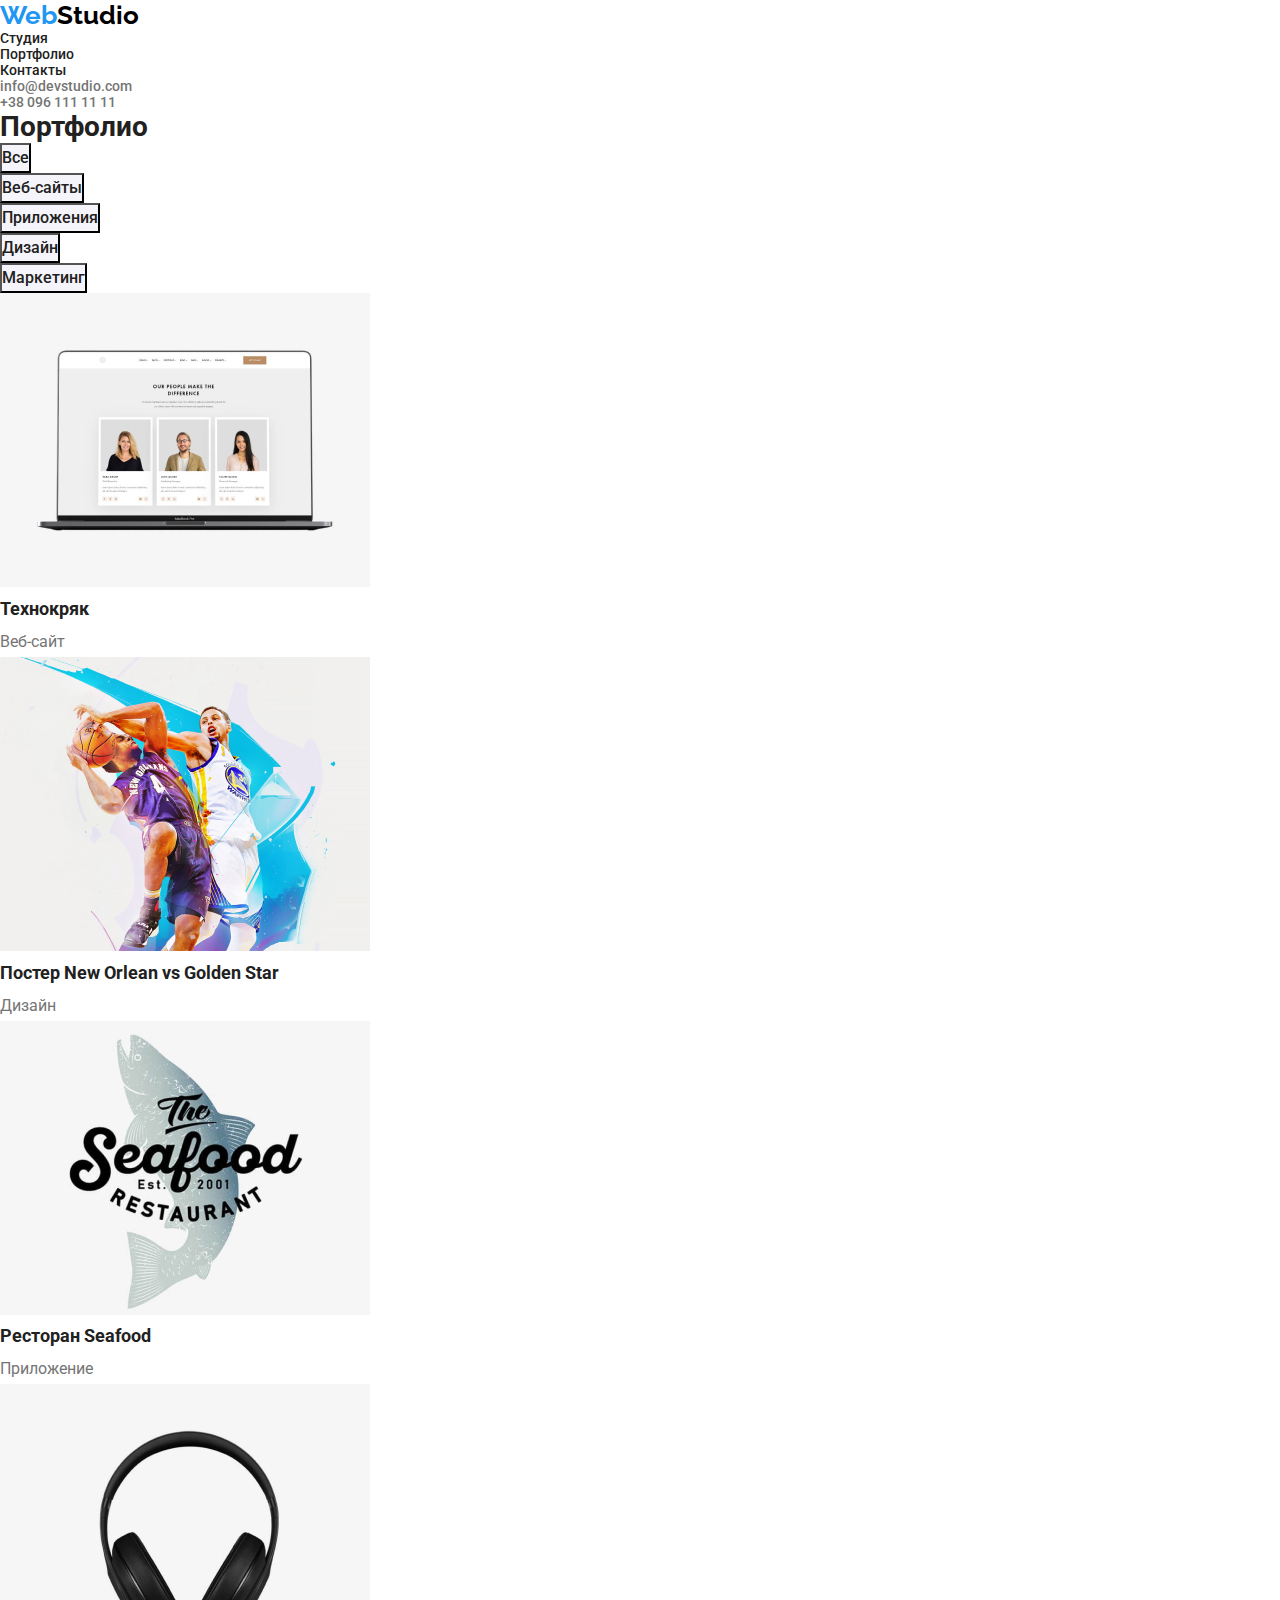
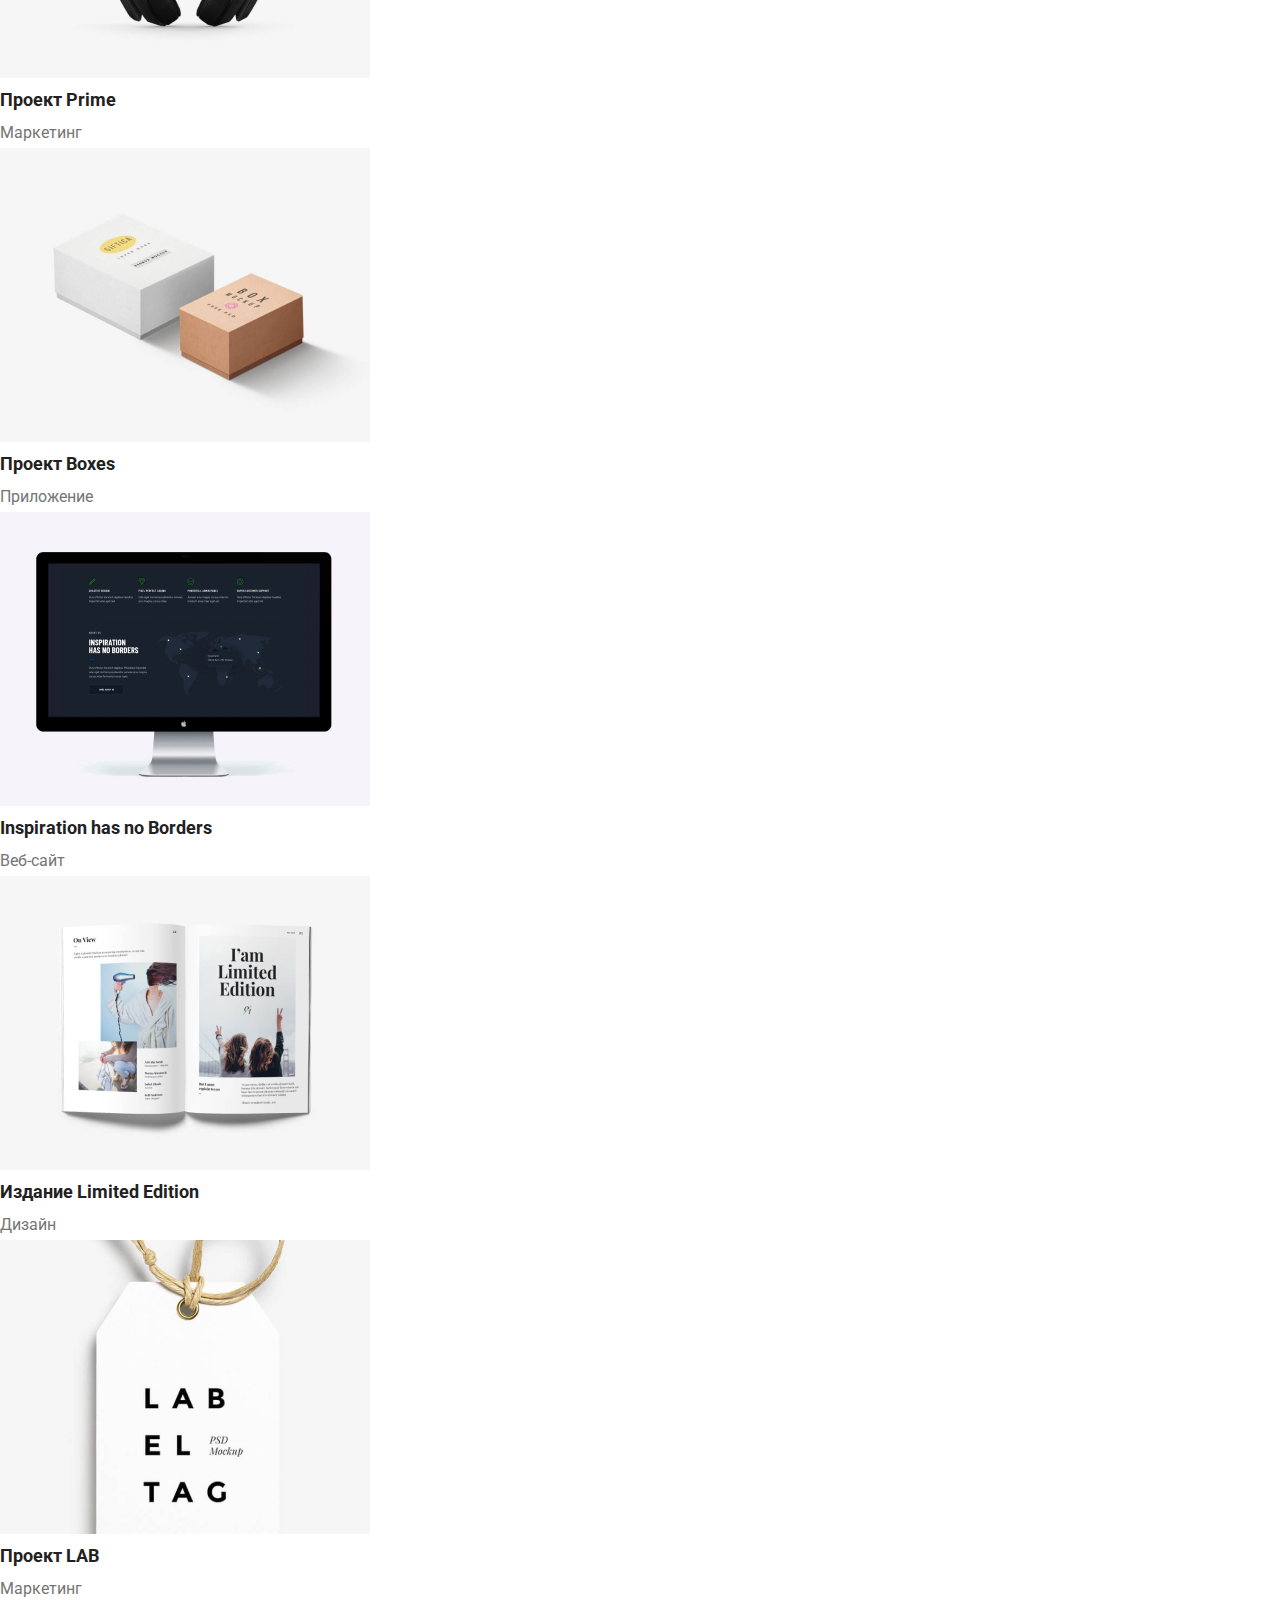
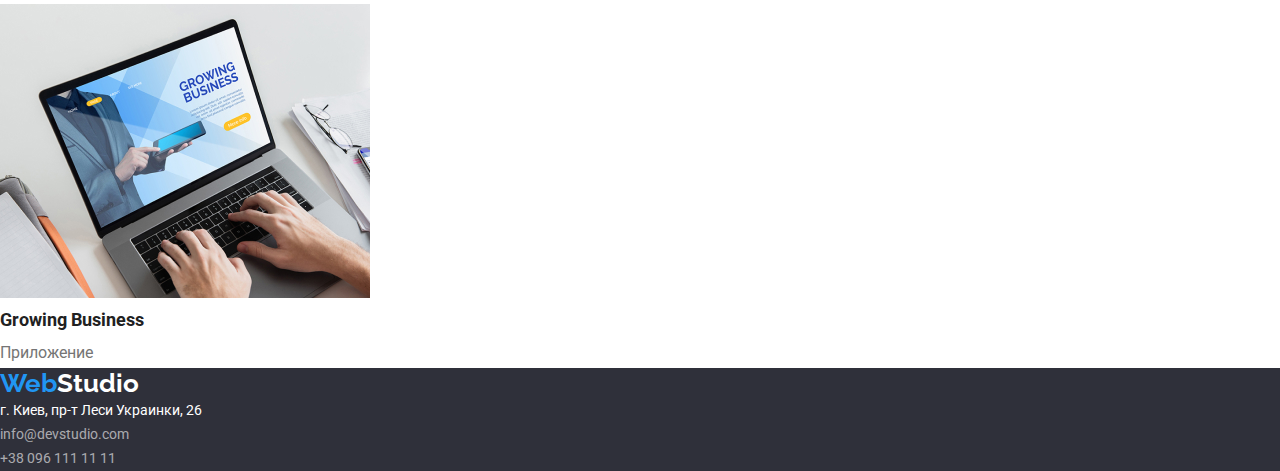
==== portfolio.html @ 7b5803fd "initial commit" ====
<!DOCTYPE html>
<html lang="ru">
  <head>
    <meta charset="UTF-8" />
    <meta http-equiv="X-UA-Compatible" content="IE=edge" />
    <meta name="viewport" content="width=device-width, initial-scale=1.0" />
    <title>Портфолио</title>
    <link rel="preconnect" href="https://fonts.googleapis.com" />
    <link rel="preconnect" href="https://fonts.gstatic.com" crossorigin />
    <link
      href="https://fonts.googleapis.com/css2?family=Raleway:wght@700&family=Roboto:wght@400;500;700;900&display=swap"
      rel="stylesheet"
    />
    <link rel="stylesheet" href="./css/styles.css" />
  </head>
  <body>
    <header>
      <nav>
        <a href="./index.html" class="logo-text"><span>Web</span>Studio</a>
        <ul class="nav-links">
          <li><a href="./index.html">Студия</a></li>
          <li><a href="./portfolio.html">Портфолио</a></li>
          <li><a href="">Контакты</a></li>
        </ul>
      </nav>

      <ul class="header-contacts">
        <li><a href="mailto:info@devstudio.com">info@devstudio.com</a></li>
        <li><a href="tel:380961111111">+38 096 111 11 11</a></li>
      </ul>
    </header>

    <main>
      <h1>Портфолио</h1>

      <ul class="sort-btn-list">
        <li><button type="button">Все</button></li>
        <li><button type="button">Веб-сайты</button></li>
        <li><button type="button">Приложения</button></li>
        <li><button type="button">Дизайн</button></li>
        <li><button type="button">Маркетинг</button></li>
      </ul>

      <ul class="cards-list">
        <li>
          <a href="">
            <img src="./img/portfolio/img1.jpg" alt="Пример нашего вебсайта" width="370" />
            <h2>Технокряк</h2>
            <p>Веб-сайт</p>
          </a>
        </li>
        <li>
          <a href="">
            <img
              src="./img/portfolio/img2.jpg"
              alt="Пример дизайна постера (баскетболисты борются за мяч)"
              width="370"
            />
            <h2>Постер <span lang="en">New Orlean vs Golden Star</span></h2>
            <p>Дизайн</p>
          </a>
        </li>
        <li>
          <a href="">
            <img
              src="./img/portfolio/img3.jpg"
              alt="Пример нашего приложения (приложение ресторана)"
              width="370"
            />
            <h2>Ресторан <span lang="en">Seafood</span></h2>
            <p>Приложение</p>
          </a>
        </li>
        <li>
          <a href="">
            <img src="./img/portfolio/img4.jpg" alt="Наушники" width="370" />
            <h2>Проект <span lang="en">Prime</span></h2>
            <p>Маркетинг</p>
          </a>
        </li>
        <li>
          <a href="">
            <img src="./img/portfolio/img5.jpg" alt="Две коробки" width="370" />
            <h2>Проект <span lang="en">Boxes</span></h2>
            <p>Приложение</p>
          </a>
        </li>
        <li>
          <a href="">
            <img src="./img/portfolio/img6.jpg" alt="Пример нашего вебсайта" width="370" />
            <h2 lang="en">Inspiration has no Borders</h2>
            <p>Веб-сайт</p>
          </a>
        </li>
        <li>
          <a href="">
            <img src="./img/portfolio/img7.jpg" alt="Дизайн нашей книги" width="370" />
            <h2>Издание <span lang="en">Limited Edition</span></h2>
            <p>Дизайн</p>
          </a>
        </li>
        <li>
          <a href="">
            <img src="./img/portfolio/img8.jpg" alt="Лэйбел проекта" width="370" />
            <h2>Проект <span lang="en">LAB</span></h2>
            <p>Маркетинг</p>
          </a>
        </li>
        <li>
          <a href="">
            <img
              src="./img/portfolio/img9.jpg"
              alt="Пример нашего приложения (приложение для развития бизнеса)"
              width="370"
            />
            <h2 lang="en">Growing Business</h2>
            <p>Приложение</p>
          </a>
        </li>
      </ul>
    </main>

    <footer class="footer">
      <a href="./index.html" class="logo-text"><span>Web</span>Studio</a>
      <address class="adress">
        <ul class="footer-contacts">
          <li>
            <a href="" target="_blank" rel="noopener noreferrer" class="adress"
              >г. Киев, пр-т Леси Украинки, 26</a
            >
          </li>
          <li><a href="mailto:info@devstudio.com">info@devstudio.com</a></li>
          <li><a href="tel:380961111111">+38 096 111 11 11</a></li>
        </ul>
      </address>
    </footer>
  </body>
</html>
---- css/styles.css ----
:root {
  --hover-color: #2196f3;
}

html {
  box-sizing: border-box;
}

*,
*::before,
*::after {
  margin: 0;
  padding: 0;
  box-sizing: border-box;
}

body,
h3,
a {
  color: #212121;
  font-family: 'Roboto', sans-serif;
  font-weight: 400;
  font-style: normal;
  font-size: 14px;
  line-height: 1.14;
}

a {
  text-decoration: none;
}

/* Header */

.logo-text {
  color: #000000;
  font-family: 'Raleway', sans-serif;
  font-weight: 700;
  font-size: 26px;
  line-height: 1.19;
}

.logo-text span {
  color: var(--hover-color);
}

.nav-links a {
  font-weight: 500;
}

.nav-links a:hover,
.nav-links a:focus {
  color: var(--hover-color);
}

.header-contacts a {
  color: #757575;
  font-weight: 500;
}

.header-contacts a:hover,
.header-contacts a:focus {
  color: var(--hover-color);
}

/* index.html */

/* Hero */
.hero {
  background-color: #2f303a;
}

.hero h1 {
  color: #ffffff;
  font-weight: 900;
  font-size: 44px;
  line-height: 1.36;
}

.hero button {
  background-color: var(--hover-color);
  color: #ffffff;
  font-weight: 700;
  font-size: 16px;
  line-height: 1.875;
}

.hero button:hover {
  cursor: pointer;
}

/* Main */
.principles-list h3 {
  font-weight: 700;
}

.principles-list p {
  color: #757575;
  line-height: 1.71;
}

.title {
  font-weight: 700;
  font-size: 36px;
  line-height: 1.16;
}

.team h3 {
  font-weight: 500;
  font-size: 16px;
  line-height: 1.18;
}

.team p {
  color: #757575;
  font-size: 16px;
  line-height: 1.18;
}

/* Portfolio */

/* Buttons */

.sort-btn-list button {
  background-color: #f5f4fa;
  color: var(--main-text-color);
  font-family: 'Roboto', sans-serif;
  font-weight: 500;
  font-size: 16px;
  line-height: 1.625;
}

.sort-btn-list button:hover,
.sort-btn-list button:focus {
  background-color: var(--hover-color);
  color: #ffffff;
  cursor: pointer;
}

/* Cards */

.cards-list h2 {
  /* color: var(--main-text-color); */
  font-weight: 700;
  font-size: 18px;
  line-height: 2;
}

.cards-list p {
  color: #757575;
  font-size: 16px;
  line-height: 1.875;
}

/* Footer */

.footer {
  background-color: #2f303a;
}

.footer .logo-text {
  color: #ffffff;
}

.footer-contacts .adress {
  color: #ffffff;
}

.footer-contacts a {
  color: rgba(255, 255, 255, 0.6);
  line-height: 1.71;
}
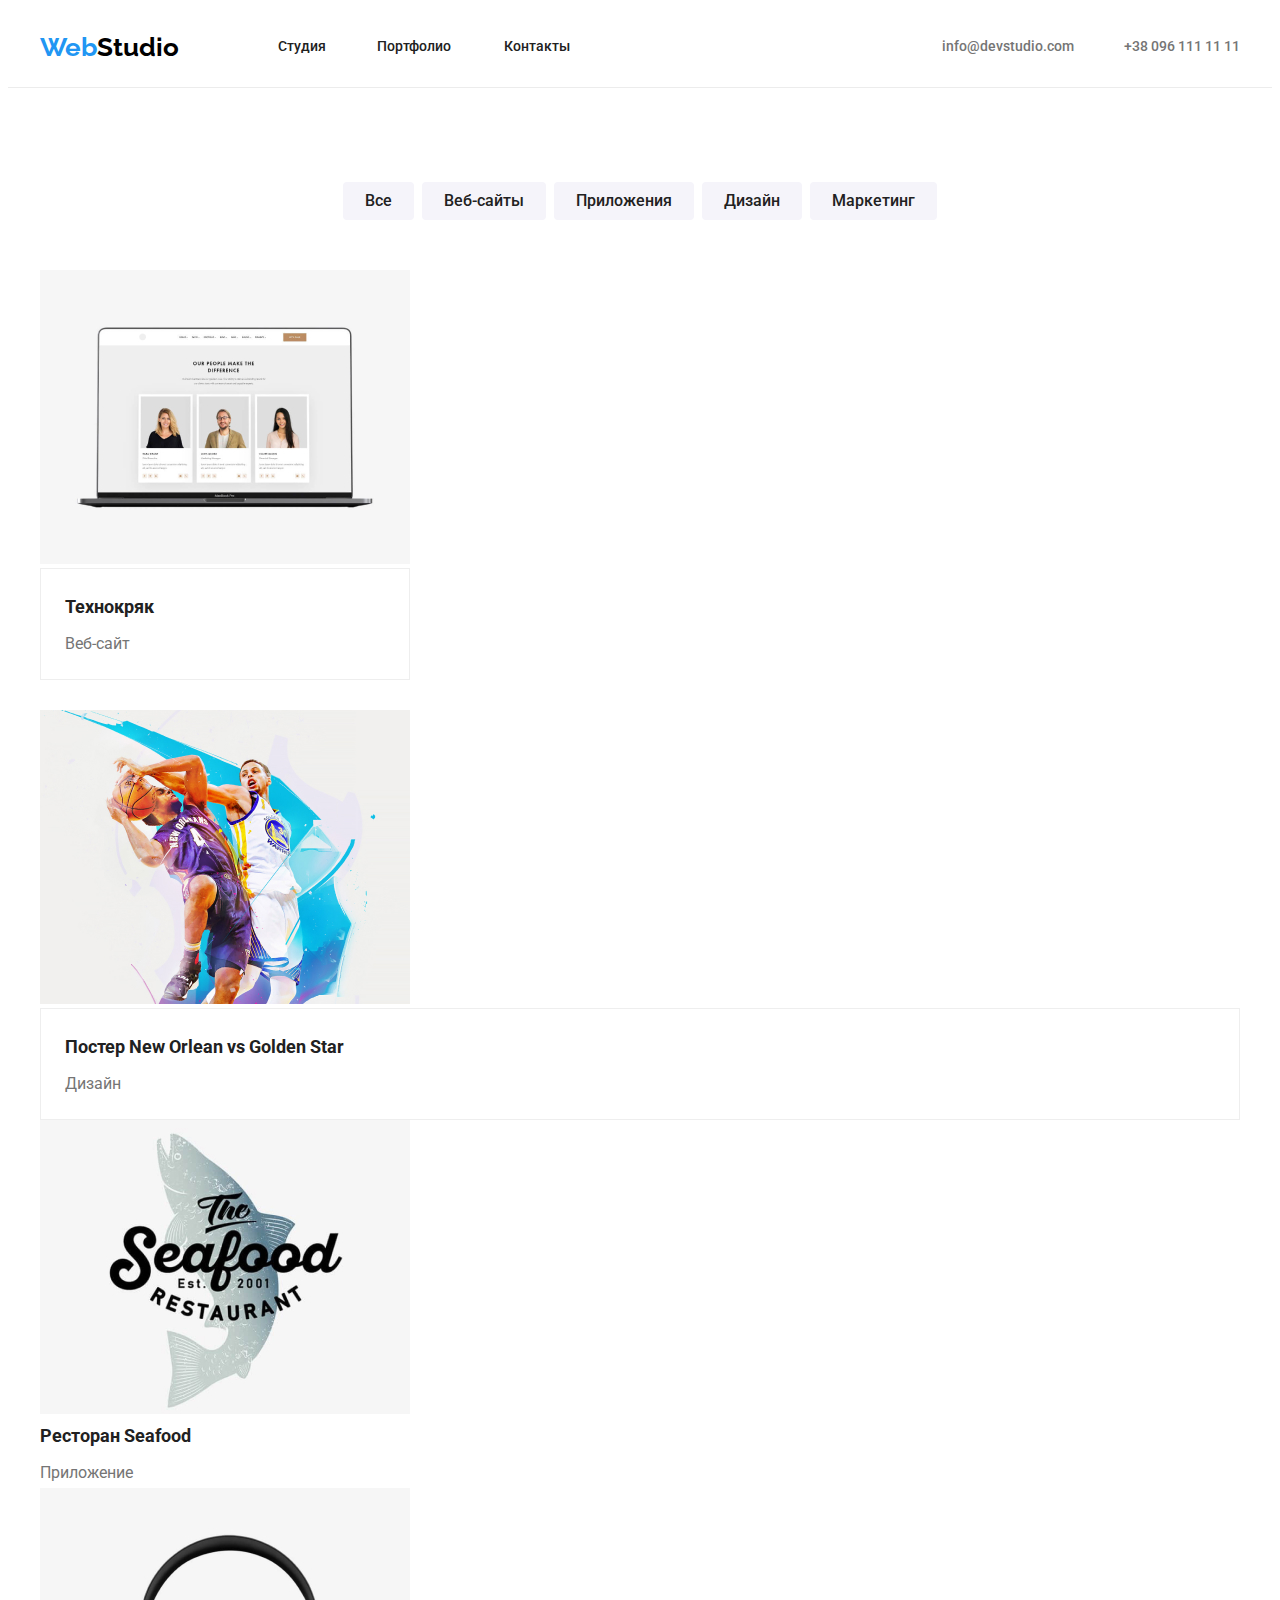
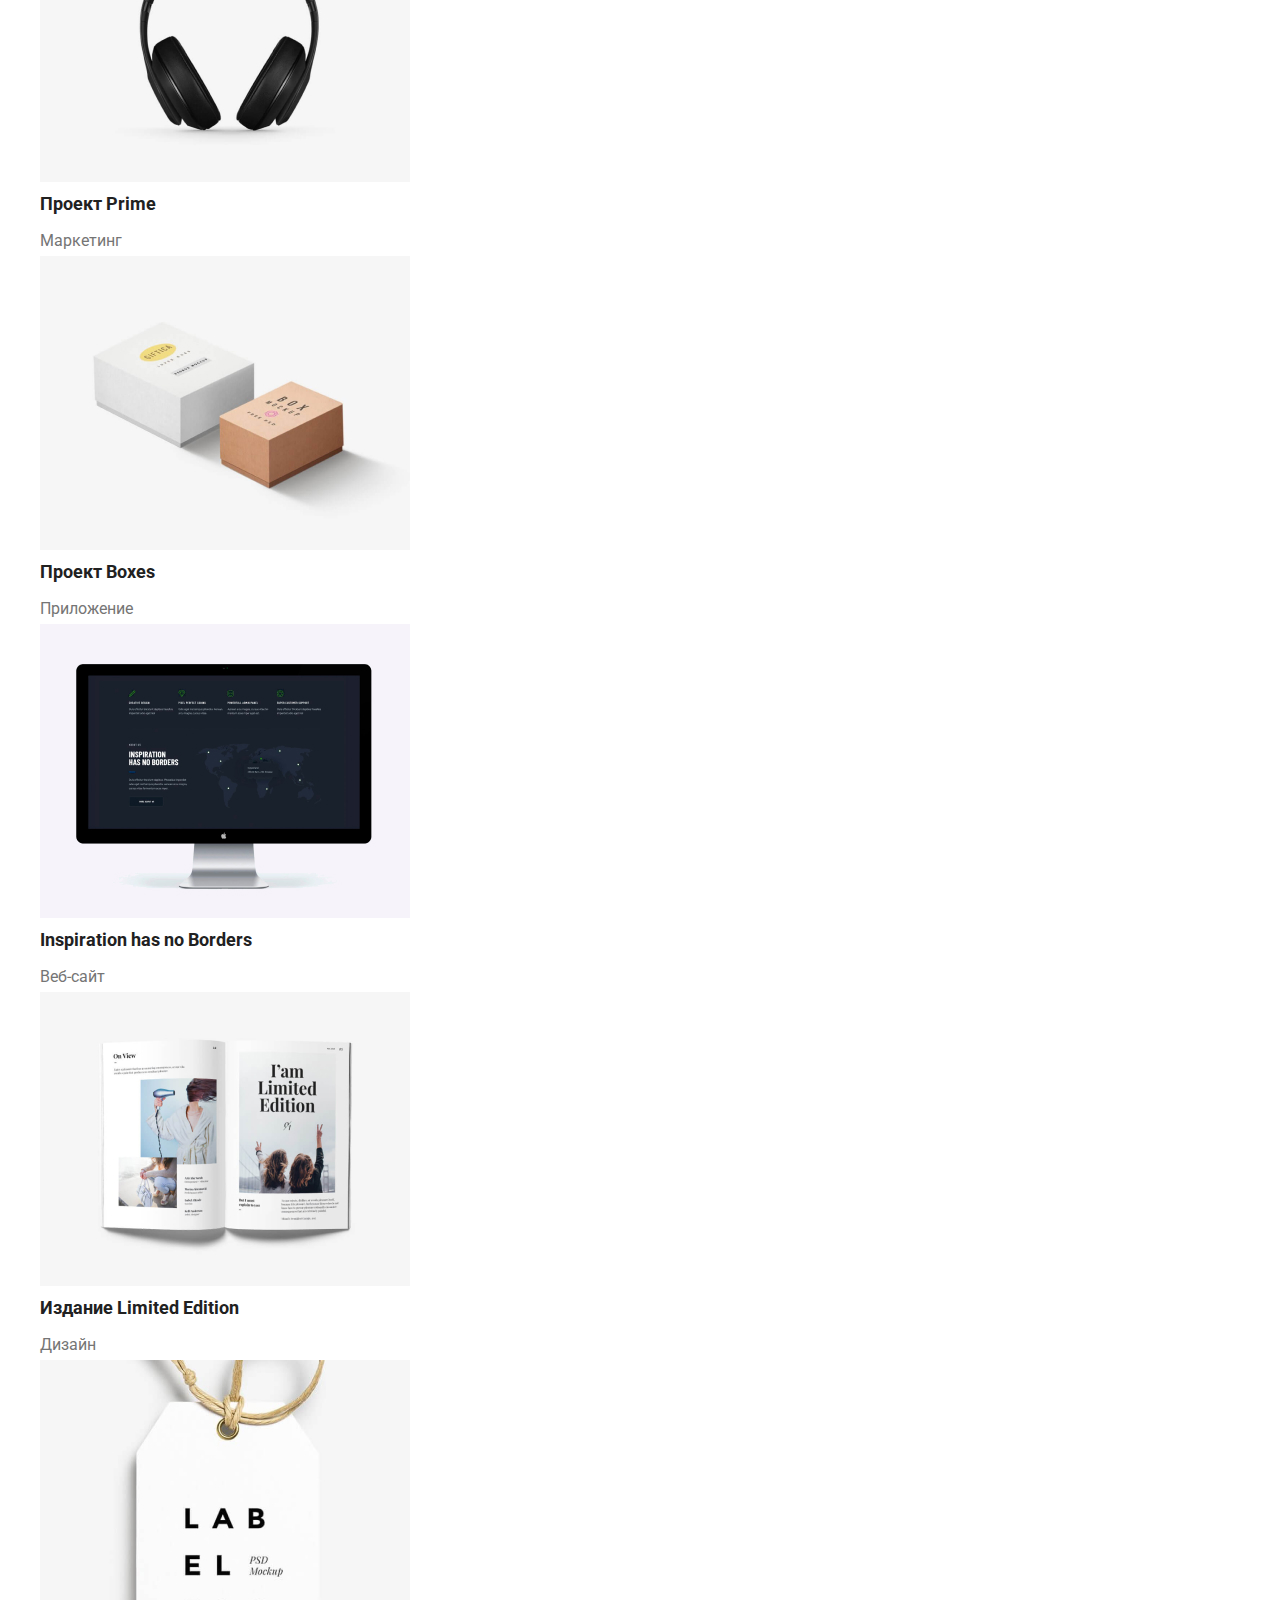
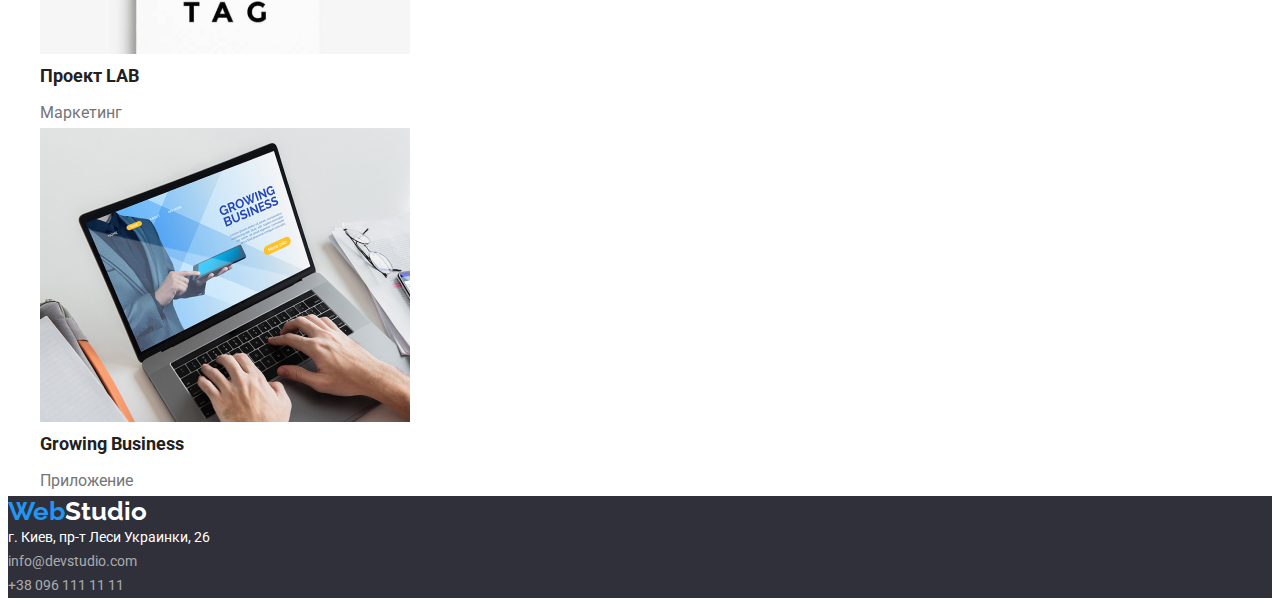
==== commit 7aa5d3b3: "header position" ====
--- a/portfolio.html
+++ b/portfolio.html
@@ -14,110 +14,118 @@
     <link rel="stylesheet" href="./css/styles.css" />
   </head>
   <body>
-    <header>
-      <nav>
-        <a href="./index.html" class="logo-text"><span>Web</span>Studio</a>
-        <ul class="nav-links">
-          <li><a href="./index.html">Студия</a></li>
-          <li><a href="./portfolio.html">Портфолио</a></li>
-          <li><a href="">Контакты</a></li>
+    <header class="page-header">
+      <div class="container">
+        <nav class="nav-panel">
+          <a href="./index.html" class="logo-text"><span>Web</span>Studio</a>
+          <ul class="nav-links">
+            <li><a href="./index.html">Студия</a></li>
+            <li><a href="./portfolio.html">Портфолио</a></li>
+            <li><a href="">Контакты</a></li>
+          </ul>
+        </nav>
+
+        <ul class="header-contacts">
+          <li><a href="mailto:info@devstudio.com">info@devstudio.com</a></li>
+          <li><a href="tel:380961111111">+38 096 111 11 11</a></li>
         </ul>
-      </nav>
-
-      <ul class="header-contacts">
-        <li><a href="mailto:info@devstudio.com">info@devstudio.com</a></li>
-        <li><a href="tel:380961111111">+38 096 111 11 11</a></li>
-      </ul>
+      </div>
     </header>
 
     <main>
-      <h1>Портфолио</h1>
+      <div class="container cont-main">
+        <h1 class="visually-hidden">Портфолио</h1>
 
-      <ul class="sort-btn-list">
-        <li><button type="button">Все</button></li>
-        <li><button type="button">Веб-сайты</button></li>
-        <li><button type="button">Приложения</button></li>
-        <li><button type="button">Дизайн</button></li>
-        <li><button type="button">Маркетинг</button></li>
-      </ul>
+        <ul class="sort-btn-list">
+          <li><button type="button">Все</button></li>
+          <li><button type="button">Веб-сайты</button></li>
+          <li><button type="button">Приложения</button></li>
+          <li><button type="button">Дизайн</button></li>
+          <li><button type="button">Маркетинг</button></li>
+        </ul>
 
-      <ul class="cards-list">
-        <li>
-          <a href="">
-            <img src="./img/portfolio/img1.jpg" alt="Пример нашего вебсайта" width="370" />
-            <h2>Технокряк</h2>
-            <p>Веб-сайт</p>
-          </a>
-        </li>
-        <li>
-          <a href="">
-            <img
-              src="./img/portfolio/img2.jpg"
-              alt="Пример дизайна постера (баскетболисты борются за мяч)"
-              width="370"
-            />
-            <h2>Постер <span lang="en">New Orlean vs Golden Star</span></h2>
-            <p>Дизайн</p>
-          </a>
-        </li>
-        <li>
-          <a href="">
-            <img
-              src="./img/portfolio/img3.jpg"
-              alt="Пример нашего приложения (приложение ресторана)"
-              width="370"
-            />
-            <h2>Ресторан <span lang="en">Seafood</span></h2>
-            <p>Приложение</p>
-          </a>
-        </li>
-        <li>
-          <a href="">
-            <img src="./img/portfolio/img4.jpg" alt="Наушники" width="370" />
-            <h2>Проект <span lang="en">Prime</span></h2>
-            <p>Маркетинг</p>
-          </a>
-        </li>
-        <li>
-          <a href="">
-            <img src="./img/portfolio/img5.jpg" alt="Две коробки" width="370" />
-            <h2>Проект <span lang="en">Boxes</span></h2>
-            <p>Приложение</p>
-          </a>
-        </li>
-        <li>
-          <a href="">
-            <img src="./img/portfolio/img6.jpg" alt="Пример нашего вебсайта" width="370" />
-            <h2 lang="en">Inspiration has no Borders</h2>
-            <p>Веб-сайт</p>
-          </a>
-        </li>
-        <li>
-          <a href="">
-            <img src="./img/portfolio/img7.jpg" alt="Дизайн нашей книги" width="370" />
-            <h2>Издание <span lang="en">Limited Edition</span></h2>
-            <p>Дизайн</p>
-          </a>
-        </li>
-        <li>
-          <a href="">
-            <img src="./img/portfolio/img8.jpg" alt="Лэйбел проекта" width="370" />
-            <h2>Проект <span lang="en">LAB</span></h2>
-            <p>Маркетинг</p>
-          </a>
-        </li>
-        <li>
-          <a href="">
-            <img
-              src="./img/portfolio/img9.jpg"
-              alt="Пример нашего приложения (приложение для развития бизнеса)"
-              width="370"
-            />
-            <h2 lang="en">Growing Business</h2>
-            <p>Приложение</p>
-          </a>
-        </li>
-      </ul>
+        <ul class="cards-list">
+          <li class="card">
+            <a href=""
+              ><img src="./img/portfolio/img1.jpg" alt="Пример нашего вебсайта" width="370" />
+              <div class="description">
+                <h2>Технокряк</h2>
+                <p>Веб-сайт</p>
+              </div>
+            </a>
+          </li>
+          <li>
+            <a href="">
+              <img
+                src="./img/portfolio/img2.jpg"
+                alt="Пример дизайна постера (баскетболисты борются за мяч)"
+                width="370"
+              />
+              <div class="description">
+                <h2>Постер <span lang="en">New Orlean vs Golden Star</span></h2>
+                <p>Дизайн</p>
+              </div>
+            </a>
+          </li>
+          <li>
+            <a href="">
+              <img
+                src="./img/portfolio/img3.jpg"
+                alt="Пример нашего приложения (приложение ресторана)"
+                width="370"
+              />
+              <h2>Ресторан <span lang="en">Seafood</span></h2>
+              <p>Приложение</p>
+            </a>
+          </li>
+          <li>
+            <a href="">
+              <img src="./img/portfolio/img4.jpg" alt="Наушники" width="370" />
+              <h2>Проект <span lang="en">Prime</span></h2>
+              <p>Маркетинг</p>
+            </a>
+          </li>
+          <li>
+            <a href="">
+              <img src="./img/portfolio/img5.jpg" alt="Две коробки" width="370" />
+              <h2>Проект <span lang="en">Boxes</span></h2>
+              <p>Приложение</p>
+            </a>
+          </li>
+          <li>
+            <a href="">
+              <img src="./img/portfolio/img6.jpg" alt="Пример нашего вебсайта" width="370" />
+              <h2 lang="en">Inspiration has no Borders</h2>
+              <p>Веб-сайт</p>
+            </a>
+          </li>
+          <li>
+            <a href="">
+              <img src="./img/portfolio/img7.jpg" alt="Дизайн нашей книги" width="370" />
+              <h2>Издание <span lang="en">Limited Edition</span></h2>
+              <p>Дизайн</p>
+            </a>
+          </li>
+          <li>
+            <a href="">
+              <img src="./img/portfolio/img8.jpg" alt="Лэйбел проекта" width="370" />
+              <h2>Проект <span lang="en">LAB</span></h2>
+              <p>Маркетинг</p>
+            </a>
+          </li>
+          <li>
+            <a href="">
+              <img
+                src="./img/portfolio/img9.jpg"
+                alt="Пример нашего приложения (приложение для развития бизнеса)"
+                width="370"
+              />
+              <h2 lang="en">Growing Business</h2>
+              <p>Приложение</p>
+            </a>
+          </li>
+        </ul>
+      </div>
     </main>
 
     <footer class="footer">
--- a/css/styles.css
+++ b/css/styles.css
@@ -9,12 +9,24 @@
 *,
 *::before,
 *::after {
+  box-sizing: border-box;
+}
+
+h1,
+h2,
+h3,
+p,
+ul {
   margin: 0;
   padding: 0;
-  box-sizing: border-box;
+}
+
+ul {
+  list-style: none;
 }
 
 body,
+h2,
 h3,
 a {
   color: #212121;
@@ -29,7 +41,36 @@
   text-decoration: none;
 }
 
+.container {
+  width: 1200px;
+  margin: 0 auto;
+  display: flex;
+  justify-content: space-between;
+}
+
+.container.cont-main {
+  flex-direction: column;
+}
+
+.visually-hidden {
+  position: absolute;
+  clip: rect(0 0 0 0);
+  width: 1px;
+  height: 1px;
+  margin: -1px;
+}
+
 /* Header */
+.page-header {
+  border-bottom: 1px solid #ececec;
+  padding: 24px 0;
+  margin-bottom: 94px;
+}
+
+.nav-panel {
+  display: flex;
+  justify-content: space-between;
+}
 
 .logo-text {
   color: #000000;
@@ -37,10 +78,33 @@
   font-weight: 700;
   font-size: 26px;
   line-height: 1.19;
+  margin-right: 93px;
+  width: 145px;
 }
 
 .logo-text span {
   color: var(--hover-color);
+}
+
+.nav-links {
+  display: flex;
+  align-items: center;
+}
+
+.nav-links > li:not(:last-child) {
+  margin-right: 50px;
+}
+
+.nav-links > li:first-child {
+  width: 49px;
+}
+
+.nav-links > li:nth-child(2) {
+  width: 77px;
+}
+
+.nav-links > li:last-child {
+  width: 68px;
 }
 
 .nav-links a {
@@ -52,6 +116,15 @@
   color: var(--hover-color);
 }
 
+.header-contacts {
+  display: flex;
+  align-items: center;
+}
+
+.header-contacts > li:not(:last-child) {
+  margin-right: 50px;
+}
+
 .header-contacts a {
   color: #757575;
   font-weight: 500;
@@ -119,6 +192,11 @@
 /* Portfolio */
 
 /* Buttons */
+.sort-btn-list {
+  display: flex;
+  justify-content: center;
+  margin-bottom: 50px;
+}
 
 .sort-btn-list button {
   background-color: #f5f4fa;
@@ -127,6 +205,13 @@
   font-weight: 500;
   font-size: 16px;
   line-height: 1.625;
+  padding: 6px 22px;
+  border: none;
+  border-radius: 4px;
+}
+
+.sort-btn-list > li:not(:last-child) {
+  margin-right: 8px;
 }
 
 .sort-btn-list button:hover,
@@ -137,12 +222,26 @@
 }
 
 /* Cards */
+.card {
+  width: 370px;
+  /* border: 1px solid #eeeeee; */
+  margin: 0 30px 30px 0;
+}
+
+/* .cards-list img {
+  margin-bottom: 20px;
+} */
+
+.cards-list .description {
+  padding: 20px 24px;
+  border: 1px solid #eeeeee;
+}
 
 .cards-list h2 {
-  /* color: var(--main-text-color); */
   font-weight: 700;
   font-size: 18px;
   line-height: 2;
+  margin-bottom: 4px;
 }
 
 .cards-list p {
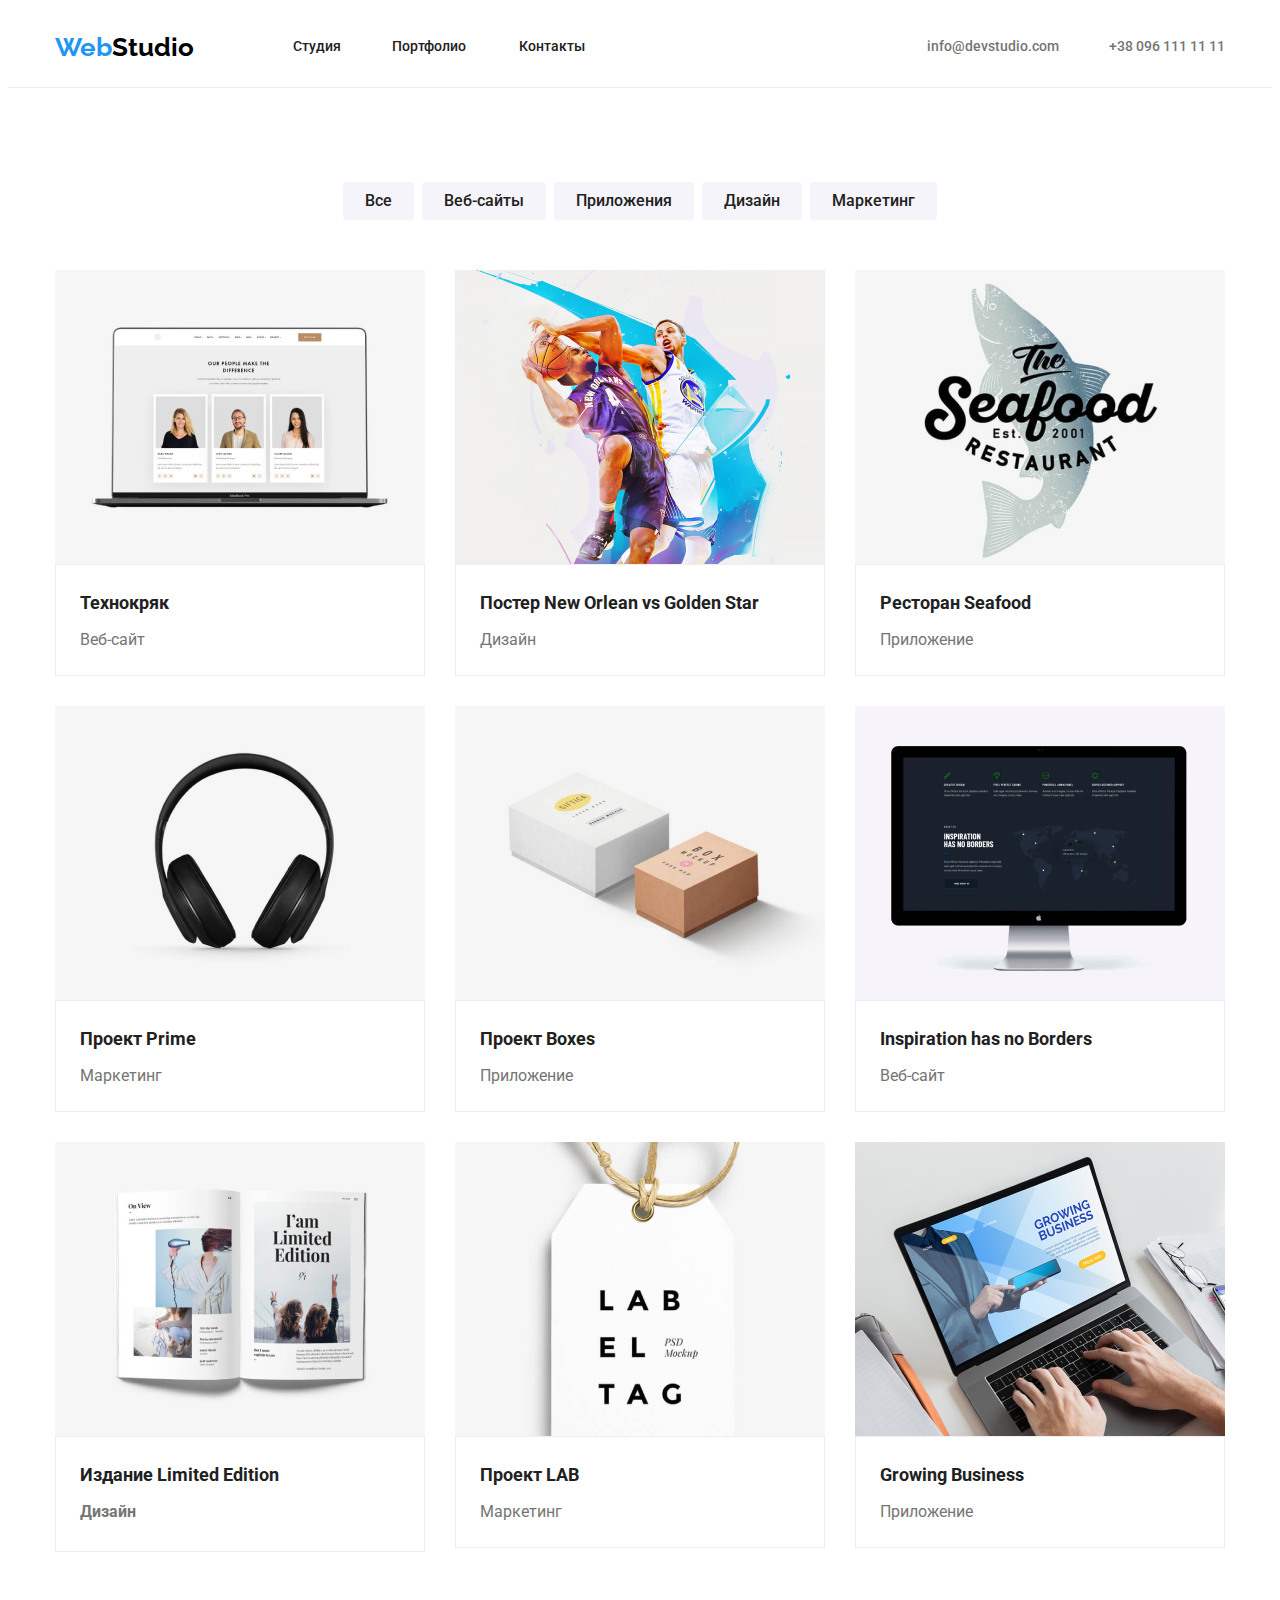
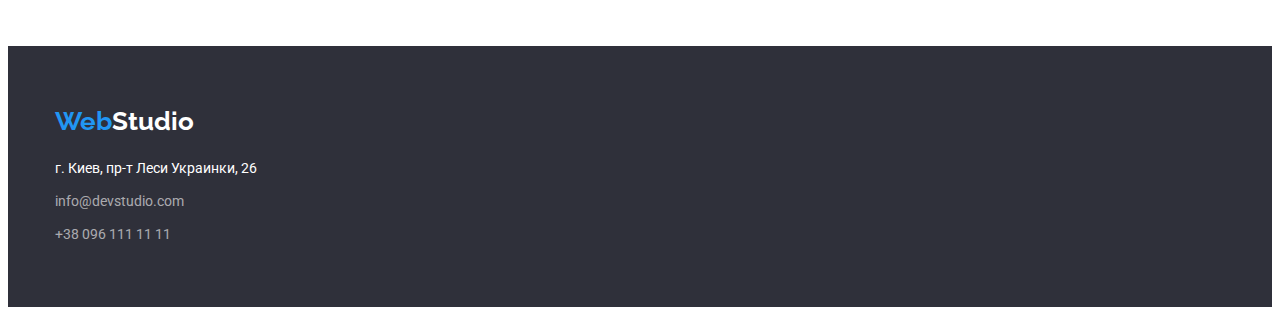
==== commit 29701d47: "all elements are placed" ====
--- a/portfolio.html
+++ b/portfolio.html
@@ -54,7 +54,7 @@
               </div>
             </a>
           </li>
-          <li>
+          <li class="card">
             <a href="">
               <img
                 src="./img/portfolio/img2.jpg"
@@ -67,61 +67,75 @@
               </div>
             </a>
           </li>
-          <li>
+          <li class="card">
             <a href="">
               <img
                 src="./img/portfolio/img3.jpg"
                 alt="Пример нашего приложения (приложение ресторана)"
                 width="370"
               />
-              <h2>Ресторан <span lang="en">Seafood</span></h2>
-              <p>Приложение</p>
+              <div class="description">
+                <h2>Ресторан <span lang="en">Seafood</span></h2>
+                <p>Приложение</p>
+              </div>
             </a>
           </li>
-          <li>
+          <li class="card">
             <a href="">
               <img src="./img/portfolio/img4.jpg" alt="Наушники" width="370" />
-              <h2>Проект <span lang="en">Prime</span></h2>
-              <p>Маркетинг</p>
+              <div class="description">
+                <h2>Проект <span lang="en">Prime</span></h2>
+                <p>Маркетинг</p>
+              </div>
             </a>
           </li>
-          <li>
+          <li class="card">
             <a href="">
               <img src="./img/portfolio/img5.jpg" alt="Две коробки" width="370" />
-              <h2>Проект <span lang="en">Boxes</span></h2>
-              <p>Приложение</p>
+              <div class="description">
+                <h2>Проект <span lang="en">Boxes</span></h2>
+                <p>Приложение</p>
+              </div>
             </a>
           </li>
-          <li>
+          <li class="card">
             <a href="">
               <img src="./img/portfolio/img6.jpg" alt="Пример нашего вебсайта" width="370" />
-              <h2 lang="en">Inspiration has no Borders</h2>
-              <p>Веб-сайт</p>
+              <div class="description">
+                <h2 lang="en">Inspiration has no Borders</h2>
+                <p>Веб-сайт</p>
+              </div>
             </a>
           </li>
-          <li>
+          <li class="card">
             <a href="">
               <img src="./img/portfolio/img7.jpg" alt="Дизайн нашей книги" width="370" />
-              <h2>Издание <span lang="en">Limited Edition</span></h2>
-              <p>Дизайн</p>
+              <div class="description">
+                <h2>Издание <span lang="en">Limited Edition</span><h2>
+                <p>Дизайн</p>
+              </div>
             </a>
           </li>
-          <li>
+          <li class="card">
             <a href="">
               <img src="./img/portfolio/img8.jpg" alt="Лэйбел проекта" width="370" />
-              <h2>Проект <span lang="en">LAB</span></h2>
-              <p>Маркетинг</p>
+              <div class="description">
+                <h2>Проект <span lang="en">LAB</span></h2>
+                <p>Маркетинг</p>
+              </div>
             </a>
           </li>
-          <li>
+          <li class="card">
             <a href="">
               <img
                 src="./img/portfolio/img9.jpg"
                 alt="Пример нашего приложения (приложение для развития бизнеса)"
                 width="370"
               />
-              <h2 lang="en">Growing Business</h2>
-              <p>Приложение</p>
+              <div class="description">
+                <h2 lang="en">Growing Business</h2>
+                <p>Приложение</p>
+              </div>
             </a>
           </li>
         </ul>
@@ -129,8 +143,9 @@
     </main>
 
     <footer class="footer">
+      <div class="container cont-footer">
       <a href="./index.html" class="logo-text"><span>Web</span>Studio</a>
-      <address class="adress">
+      <address>
         <ul class="footer-contacts">
           <li>
             <a href="" target="_blank" rel="noopener noreferrer" class="adress"
@@ -141,6 +156,7 @@
           <li><a href="tel:380961111111">+38 096 111 11 11</a></li>
         </ul>
       </address>
+      </div>
     </footer>
   </body>
 </html>
--- a/css/styles.css
+++ b/css/styles.css
@@ -46,10 +46,7 @@
   margin: 0 auto;
   display: flex;
   justify-content: space-between;
-}
-
-.container.cont-main {
-  flex-direction: column;
+  padding: 0 15px;
 }
 
 .visually-hidden {
@@ -136,10 +133,21 @@
 }
 
 /* index.html */
+.section:not(:last-child) {
+  margin-bottom: 94px;
+}
 
 /* Hero */
+.hero-cont {
+  padding: 200px 0;
+  align-items: center;
+  flex-direction: column;
+}
+
 .hero {
   background-color: #2f303a;
+  height: 600px;
+  /* padding: 200px 0; */
 }
 
 .hero h1 {
@@ -147,6 +155,10 @@
   font-weight: 900;
   font-size: 44px;
   line-height: 1.36;
+  word-wrap: break-word;
+  width: 696px;
+  text-align: center;
+  margin-bottom: 30px;
 }
 
 .hero button {
@@ -155,6 +167,8 @@
   font-weight: 700;
   font-size: 16px;
   line-height: 1.875;
+  width: 200px;
+  padding: 10px 32px;
 }
 
 .hero button:hover {
@@ -162,34 +176,96 @@
 }
 
 /* Main */
+.principles-list {
+  display: flex;
+}
+
 .principles-list h3 {
   font-weight: 700;
+  text-transform: uppercase;
+  margin-bottom: 10px;
 }
 
 .principles-list p {
   color: #757575;
   line-height: 1.71;
-}
-
-.title {
+  width: 270px;
+}
+
+.principles-list > li:not(:last-child) > p {
+  margin-right: 30px;
+}
+
+.job {
+  flex-direction: column;
+  align-items: center;
+}
+
+.job-title {
   font-weight: 700;
   font-size: 36px;
   line-height: 1.16;
-}
-
-.team h3 {
+  margin-bottom: 50px;
+}
+
+.job-list {
+  display: flex;
+}
+
+.job-list li {
+  margin-right: 30px;
+}
+
+.team-section {
+  background-color: #f5f4fa;
+  padding: 94px 0;
+}
+
+.team {
+  flex-direction: column;
+  align-items: center;
+}
+
+.team-list {
+  display: flex;
+}
+
+.team-list li {
+  text-align: center;
+  padding-bottom: 30px;
+  background-color: #ffffff;
+  box-shadow: 0px 1px 3px rgba(0, 0, 0, 0.12), 0px 1px 1px rgba(0, 0, 0, 0.14),
+    0px 2px 1px rgba(0, 0, 0, 0.2);
+  border-radius: 0px 0px 4px 4px;
+}
+
+.team-list li:not(:last-child) {
+  margin-right: 30px;
+}
+
+.team-list img {
+  display: block;
+  margin-bottom: 30px;
+}
+
+.team-list h3 {
   font-weight: 500;
   font-size: 16px;
   line-height: 1.18;
-}
-
-.team p {
+  margin-bottom: 10px;
+}
+
+.team-list p {
   color: #757575;
   font-size: 16px;
   line-height: 1.18;
 }
 
 /* Portfolio */
+.container.cont-main {
+  flex-direction: column;
+  margin-bottom: 94px;
+}
 
 /* Buttons */
 .sort-btn-list {
@@ -222,15 +298,29 @@
 }
 
 /* Cards */
+.cards-list {
+  display: flex;
+  justify-content: space-between;
+  flex-wrap: wrap;
+}
+
 .card {
   width: 370px;
-  /* border: 1px solid #eeeeee; */
   margin: 0 30px 30px 0;
 }
 
-/* .cards-list img {
-  margin-bottom: 20px;
-} */
+.card:nth-child(3n + 3) {
+  margin-right: 0;
+}
+
+.card:nth-child(n + 7) {
+  margin-bottom: 0;
+  /* background-color: tomato; */
+}
+
+.cards-list img {
+  display: block;
+}
 
 .cards-list .description {
   padding: 20px 24px;
@@ -256,8 +346,19 @@
   background-color: #2f303a;
 }
 
+.container.cont-footer {
+  flex-direction: column;
+  padding-top: 60px;
+  padding-bottom: 60px;
+}
+
 .footer .logo-text {
   color: #ffffff;
+  margin: 0 0 20px 0;
+}
+
+.footer-contacts li:not(:last-child) {
+  margin-bottom: 9px;
 }
 
 .footer-contacts .adress {
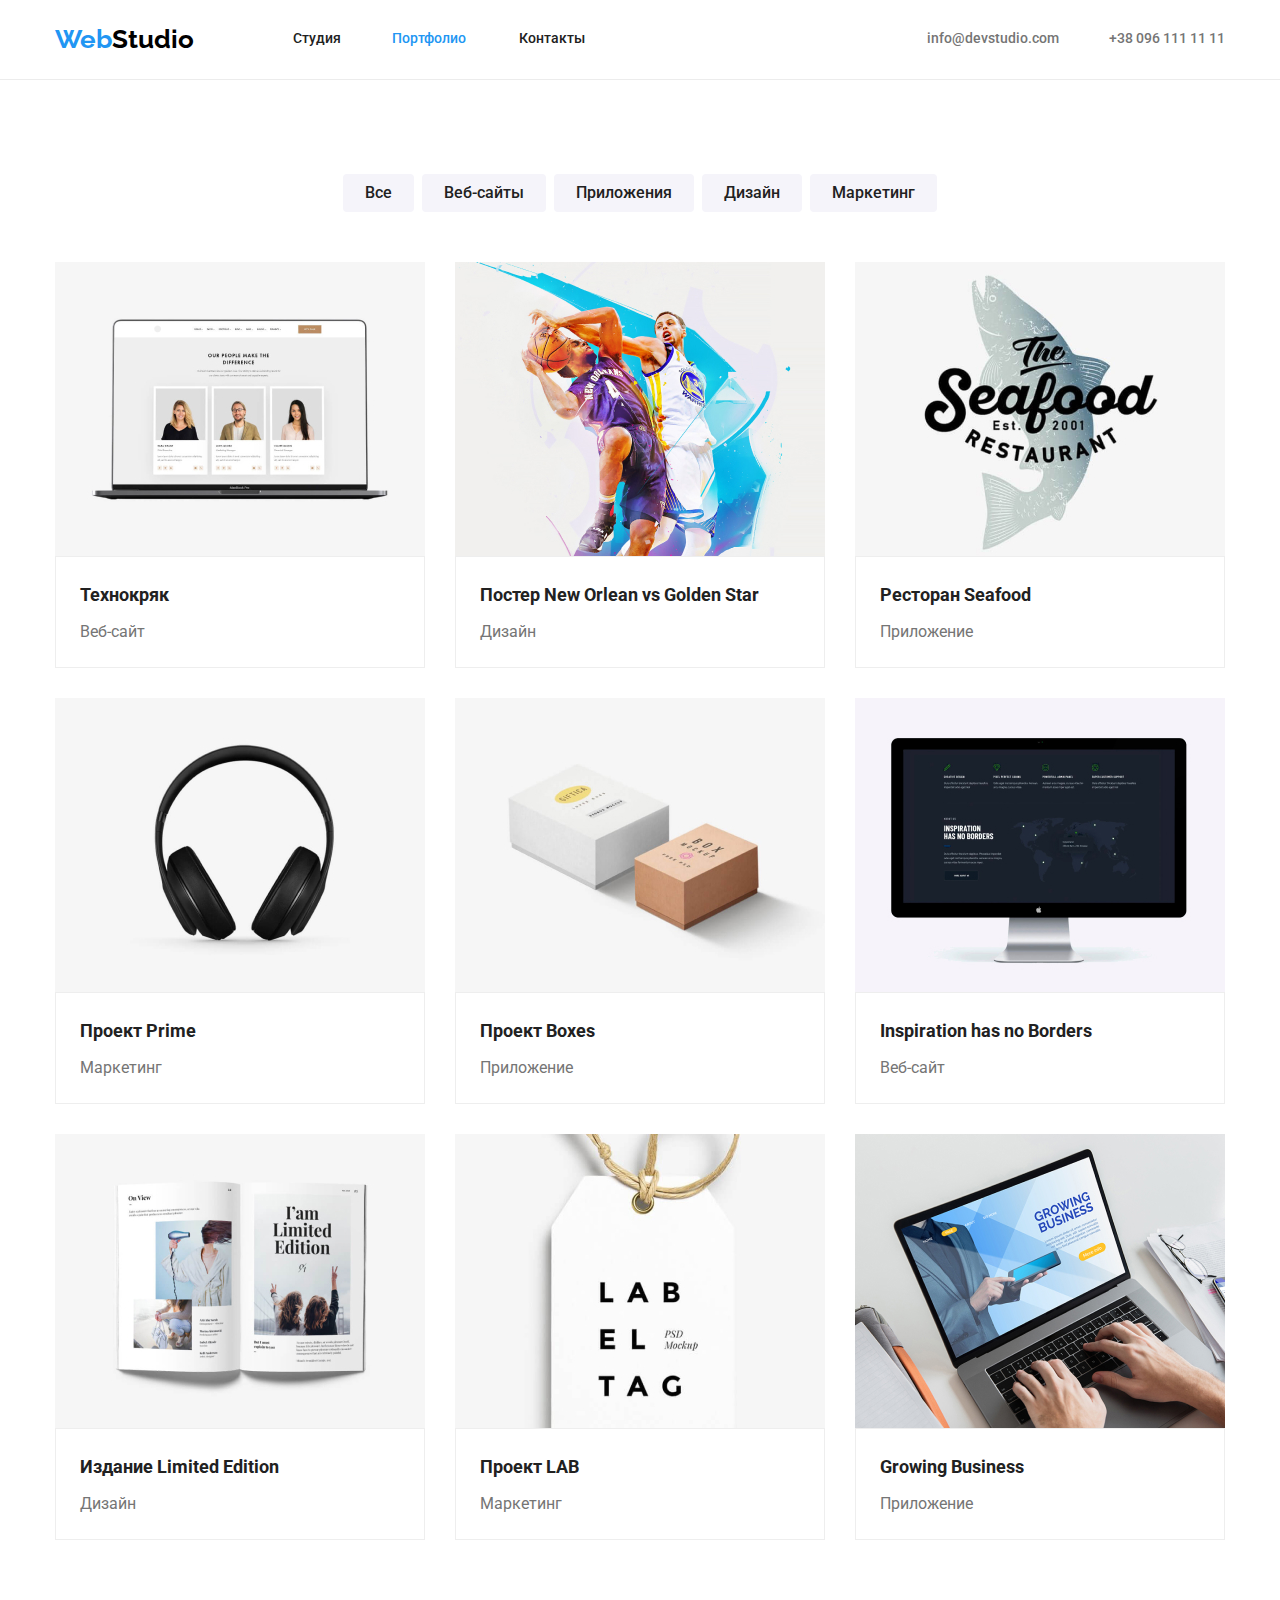
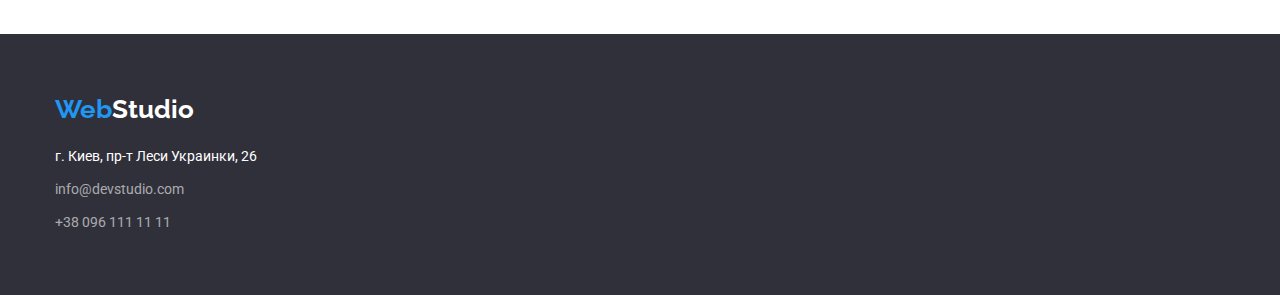
==== commit 14937d56: "flexbox, margin, etc fixed" ====
--- a/portfolio.html
+++ b/portfolio.html
@@ -7,6 +7,7 @@
     <title>Портфолио</title>
     <link rel="preconnect" href="https://fonts.googleapis.com" />
     <link rel="preconnect" href="https://fonts.gstatic.com" crossorigin />
+    <link rel="stylesheet" href="node_modules/modern-normalize/modern-normalize.css" />
     <link
       href="https://fonts.googleapis.com/css2?family=Raleway:wght@700&family=Roboto:wght@400;500;700;900&display=swap"
       rel="stylesheet"
@@ -15,12 +16,12 @@
   </head>
   <body>
     <header class="page-header">
-      <div class="container">
+      <div class="container cont-header">
         <nav class="nav-panel">
           <a href="./index.html" class="logo-text"><span>Web</span>Studio</a>
           <ul class="nav-links">
             <li><a href="./index.html">Студия</a></li>
-            <li><a href="./portfolio.html">Портфолио</a></li>
+            <li><a href="./portfolio.html" class="current">Портфолио</a></li>
             <li><a href="">Контакты</a></li>
           </ul>
         </nav>
@@ -33,129 +34,133 @@
     </header>
 
     <main>
-      <div class="container cont-main">
-        <h1 class="visually-hidden">Портфолио</h1>
+      <section class="section">
+        <div class="container cont-main">
+          <h1 class="visually-hidden">Портфолио</h1>
 
-        <ul class="sort-btn-list">
-          <li><button type="button">Все</button></li>
-          <li><button type="button">Веб-сайты</button></li>
-          <li><button type="button">Приложения</button></li>
-          <li><button type="button">Дизайн</button></li>
-          <li><button type="button">Маркетинг</button></li>
-        </ul>
+          <ul class="sort-btn-list">
+            <li><button type="button">Все</button></li>
+            <li><button type="button">Веб-сайты</button></li>
+            <li><button type="button">Приложения</button></li>
+            <li><button type="button">Дизайн</button></li>
+            <li><button type="button">Маркетинг</button></li>
+          </ul>
 
-        <ul class="cards-list">
-          <li class="card">
-            <a href=""
-              ><img src="./img/portfolio/img1.jpg" alt="Пример нашего вебсайта" width="370" />
-              <div class="description">
-                <h2>Технокряк</h2>
-                <p>Веб-сайт</p>
-              </div>
-            </a>
-          </li>
-          <li class="card">
-            <a href="">
-              <img
-                src="./img/portfolio/img2.jpg"
-                alt="Пример дизайна постера (баскетболисты борются за мяч)"
-                width="370"
-              />
-              <div class="description">
-                <h2>Постер <span lang="en">New Orlean vs Golden Star</span></h2>
-                <p>Дизайн</p>
-              </div>
-            </a>
-          </li>
-          <li class="card">
-            <a href="">
-              <img
-                src="./img/portfolio/img3.jpg"
-                alt="Пример нашего приложения (приложение ресторана)"
-                width="370"
-              />
-              <div class="description">
-                <h2>Ресторан <span lang="en">Seafood</span></h2>
-                <p>Приложение</p>
-              </div>
-            </a>
-          </li>
-          <li class="card">
-            <a href="">
-              <img src="./img/portfolio/img4.jpg" alt="Наушники" width="370" />
-              <div class="description">
-                <h2>Проект <span lang="en">Prime</span></h2>
-                <p>Маркетинг</p>
-              </div>
-            </a>
-          </li>
-          <li class="card">
-            <a href="">
-              <img src="./img/portfolio/img5.jpg" alt="Две коробки" width="370" />
-              <div class="description">
-                <h2>Проект <span lang="en">Boxes</span></h2>
-                <p>Приложение</p>
-              </div>
-            </a>
-          </li>
-          <li class="card">
-            <a href="">
-              <img src="./img/portfolio/img6.jpg" alt="Пример нашего вебсайта" width="370" />
-              <div class="description">
-                <h2 lang="en">Inspiration has no Borders</h2>
-                <p>Веб-сайт</p>
-              </div>
-            </a>
-          </li>
-          <li class="card">
-            <a href="">
-              <img src="./img/portfolio/img7.jpg" alt="Дизайн нашей книги" width="370" />
-              <div class="description">
-                <h2>Издание <span lang="en">Limited Edition</span><h2>
-                <p>Дизайн</p>
-              </div>
-            </a>
-          </li>
-          <li class="card">
-            <a href="">
-              <img src="./img/portfolio/img8.jpg" alt="Лэйбел проекта" width="370" />
-              <div class="description">
-                <h2>Проект <span lang="en">LAB</span></h2>
-                <p>Маркетинг</p>
-              </div>
-            </a>
-          </li>
-          <li class="card">
-            <a href="">
-              <img
-                src="./img/portfolio/img9.jpg"
-                alt="Пример нашего приложения (приложение для развития бизнеса)"
-                width="370"
-              />
-              <div class="description">
-                <h2 lang="en">Growing Business</h2>
-                <p>Приложение</p>
-              </div>
-            </a>
-          </li>
-        </ul>
-      </div>
+          <ul class="cards-list">
+            <li class="card">
+              <a href=""
+                ><img src="./img/portfolio/img1.jpg" alt="Пример нашего вебсайта" width="370" />
+                <div class="description">
+                  <h2 class="cards-title">Технокряк</h2>
+                  <p>Веб-сайт</p>
+                </div>
+              </a>
+            </li>
+            <li class="card">
+              <a href="">
+                <img
+                  src="./img/portfolio/img2.jpg"
+                  alt="Пример дизайна постера (баскетболисты борются за мяч)"
+                  width="370"
+                />
+                <div class="description">
+                  <h2 class="cards-title">
+                    Постер <span lang="en">New Orlean vs Golden Star</span>
+                  </h2>
+                  <p>Дизайн</p>
+                </div>
+              </a>
+            </li>
+            <li class="card">
+              <a href="">
+                <img
+                  src="./img/portfolio/img3.jpg"
+                  alt="Пример нашего приложения (приложение ресторана)"
+                  width="370"
+                />
+                <div class="description">
+                  <h2 class="cards-title">Ресторан <span lang="en">Seafood</span></h2>
+                  <p>Приложение</p>
+                </div>
+              </a>
+            </li>
+            <li class="card">
+              <a href="">
+                <img src="./img/portfolio/img4.jpg" alt="Наушники" width="370" />
+                <div class="description">
+                  <h2 class="cards-title">Проект <span lang="en">Prime</span></h2>
+                  <p>Маркетинг</p>
+                </div>
+              </a>
+            </li>
+            <li class="card">
+              <a href="">
+                <img src="./img/portfolio/img5.jpg" alt="Две коробки" width="370" />
+                <div class="description">
+                  <h2 class="cards-title">Проект <span lang="en">Boxes</span></h2>
+                  <p>Приложение</p>
+                </div>
+              </a>
+            </li>
+            <li class="card">
+              <a href="">
+                <img src="./img/portfolio/img6.jpg" alt="Пример нашего вебсайта" width="370" />
+                <div class="description">
+                  <h2 lang="en" class="cards-title">Inspiration has no Borders</h2>
+                  <p>Веб-сайт</p>
+                </div>
+              </a>
+            </li>
+            <li class="card">
+              <a href="">
+                <img src="./img/portfolio/img7.jpg" alt="Дизайн нашей книги" width="370" />
+                <div class="description">
+                  <h2 class="cards-title">Издание <span lang="en">Limited Edition</span></h2>
+                  <p>Дизайн</p>
+                </div>
+              </a>
+            </li>
+            <li class="card">
+              <a href="">
+                <img src="./img/portfolio/img8.jpg" alt="Лэйбел проекта" width="370" />
+                <div class="description">
+                  <h2 class="cards-title">Проект <span lang="en">LAB</span></h2>
+                  <p>Маркетинг</p>
+                </div>
+              </a>
+            </li>
+            <li class="card">
+              <a href="">
+                <img
+                  src="./img/portfolio/img9.jpg"
+                  alt="Пример нашего приложения (приложение для развития бизнеса)"
+                  width="370"
+                />
+                <div class="description">
+                  <h2 lang="en" class="cards-title">Growing Business</h2>
+                  <p>Приложение</p>
+                </div>
+              </a>
+            </li>
+          </ul>
+        </div>
+      </section>
     </main>
 
     <footer class="footer">
       <div class="container cont-footer">
-      <a href="./index.html" class="logo-text"><span>Web</span>Studio</a>
-      <address>
-        <ul class="footer-contacts">
-          <li>
-            <a href="" target="_blank" rel="noopener noreferrer" class="adress"
-              >г. Киев, пр-т Леси Украинки, 26</a
-            >
-          </li>
-          <li><a href="mailto:info@devstudio.com">info@devstudio.com</a></li>
-          <li><a href="tel:380961111111">+38 096 111 11 11</a></li>
-        </ul>
-      </address>
+        <a href="./index.html" class="logo-text"><span>Web</span>Studio</a>
+        <address>
+          <ul class="footer-contacts">
+            <li>
+              <a href="" target="_blank" rel="noopener noreferrer" class="adress"
+                >г. Киев, пр-т Леси Украинки, 26</a
+              >
+            </li>
+            <li><a href="mailto:info@devstudio.com">info@devstudio.com</a></li>
+            <li><a href="tel:380961111111">+38 096 111 11 11</a></li>
+          </ul>
+        </address>
       </div>
     </footer>
   </body>
--- a/css/styles.css
+++ b/css/styles.css
@@ -10,13 +10,6 @@
 *::before,
 *::after {
   box-sizing: border-box;
-}
-
-h1,
-h2,
-h3,
-p,
-ul {
   margin: 0;
   padding: 0;
 }
@@ -44,9 +37,11 @@
 .container {
   width: 1200px;
   margin: 0 auto;
-  display: flex;
-  justify-content: space-between;
   padding: 0 15px;
+}
+
+.section {
+  padding: 94px 0;
 }
 
 .visually-hidden {
@@ -61,12 +56,16 @@
 .page-header {
   border-bottom: 1px solid #ececec;
   padding: 24px 0;
-  margin-bottom: 94px;
+}
+
+.page-header .container {
+  display: flex;
 }
 
 .nav-panel {
   display: flex;
   justify-content: space-between;
+  margin-right: auto;
 }
 
 .logo-text {
@@ -108,6 +107,10 @@
   font-weight: 500;
 }
 
+.nav-links a.current {
+  color: var(--hover-color);
+}
+
 .nav-links a:hover,
 .nav-links a:focus {
   color: var(--hover-color);
@@ -133,32 +136,26 @@
 }
 
 /* index.html */
-.section:not(:last-child) {
-  margin-bottom: 94px;
-}
 
 /* Hero */
 .hero-cont {
+  text-align: center;
+}
+
+.hero {
   padding: 200px 0;
-  align-items: center;
-  flex-direction: column;
-}
-
-.hero {
   background-color: #2f303a;
-  height: 600px;
-  /* padding: 200px 0; */
 }
 
 .hero h1 {
+  text-transform: uppercase;
   color: #ffffff;
   font-weight: 900;
   font-size: 44px;
   line-height: 1.36;
   word-wrap: break-word;
-  width: 696px;
   text-align: center;
-  margin-bottom: 30px;
+  margin: 0 auto 30px auto;
 }
 
 .hero button {
@@ -169,6 +166,8 @@
   line-height: 1.875;
   width: 200px;
   padding: 10px 32px;
+  border-radius: 4px;
+  border: none;
 }
 
 .hero button:hover {
@@ -176,8 +175,10 @@
 }
 
 /* Main */
+
 .principles-list {
   display: flex;
+  justify-content: space-between;
 }
 
 .principles-list h3 {
@@ -192,13 +193,8 @@
   width: 270px;
 }
 
-.principles-list > li:not(:last-child) > p {
-  margin-right: 30px;
-}
-
-.job {
-  flex-direction: column;
-  align-items: center;
+.section.job {
+  padding: 0 0 94px 0;
 }
 
 .job-title {
@@ -206,6 +202,7 @@
   font-size: 36px;
   line-height: 1.16;
   margin-bottom: 50px;
+  text-align: center;
 }
 
 .job-list {
@@ -218,12 +215,6 @@
 
 .team-section {
   background-color: #f5f4fa;
-  padding: 94px 0;
-}
-
-.team {
-  flex-direction: column;
-  align-items: center;
 }
 
 .team-list {
@@ -262,10 +253,6 @@
 }
 
 /* Portfolio */
-.container.cont-main {
-  flex-direction: column;
-  margin-bottom: 94px;
-}
 
 /* Buttons */
 .sort-btn-list {
@@ -315,7 +302,6 @@
 
 .card:nth-child(n + 7) {
   margin-bottom: 0;
-  /* background-color: tomato; */
 }
 
 .cards-list img {
@@ -327,7 +313,7 @@
   border: 1px solid #eeeeee;
 }
 
-.cards-list h2 {
+.cards-list .cards-title {
   font-weight: 700;
   font-size: 18px;
   line-height: 2;
@@ -347,12 +333,13 @@
 }
 
 .container.cont-footer {
-  flex-direction: column;
+  /* flex-direction: column; */
   padding-top: 60px;
   padding-bottom: 60px;
 }
 
 .footer .logo-text {
+  display: inline-block;
   color: #ffffff;
   margin: 0 0 20px 0;
 }
